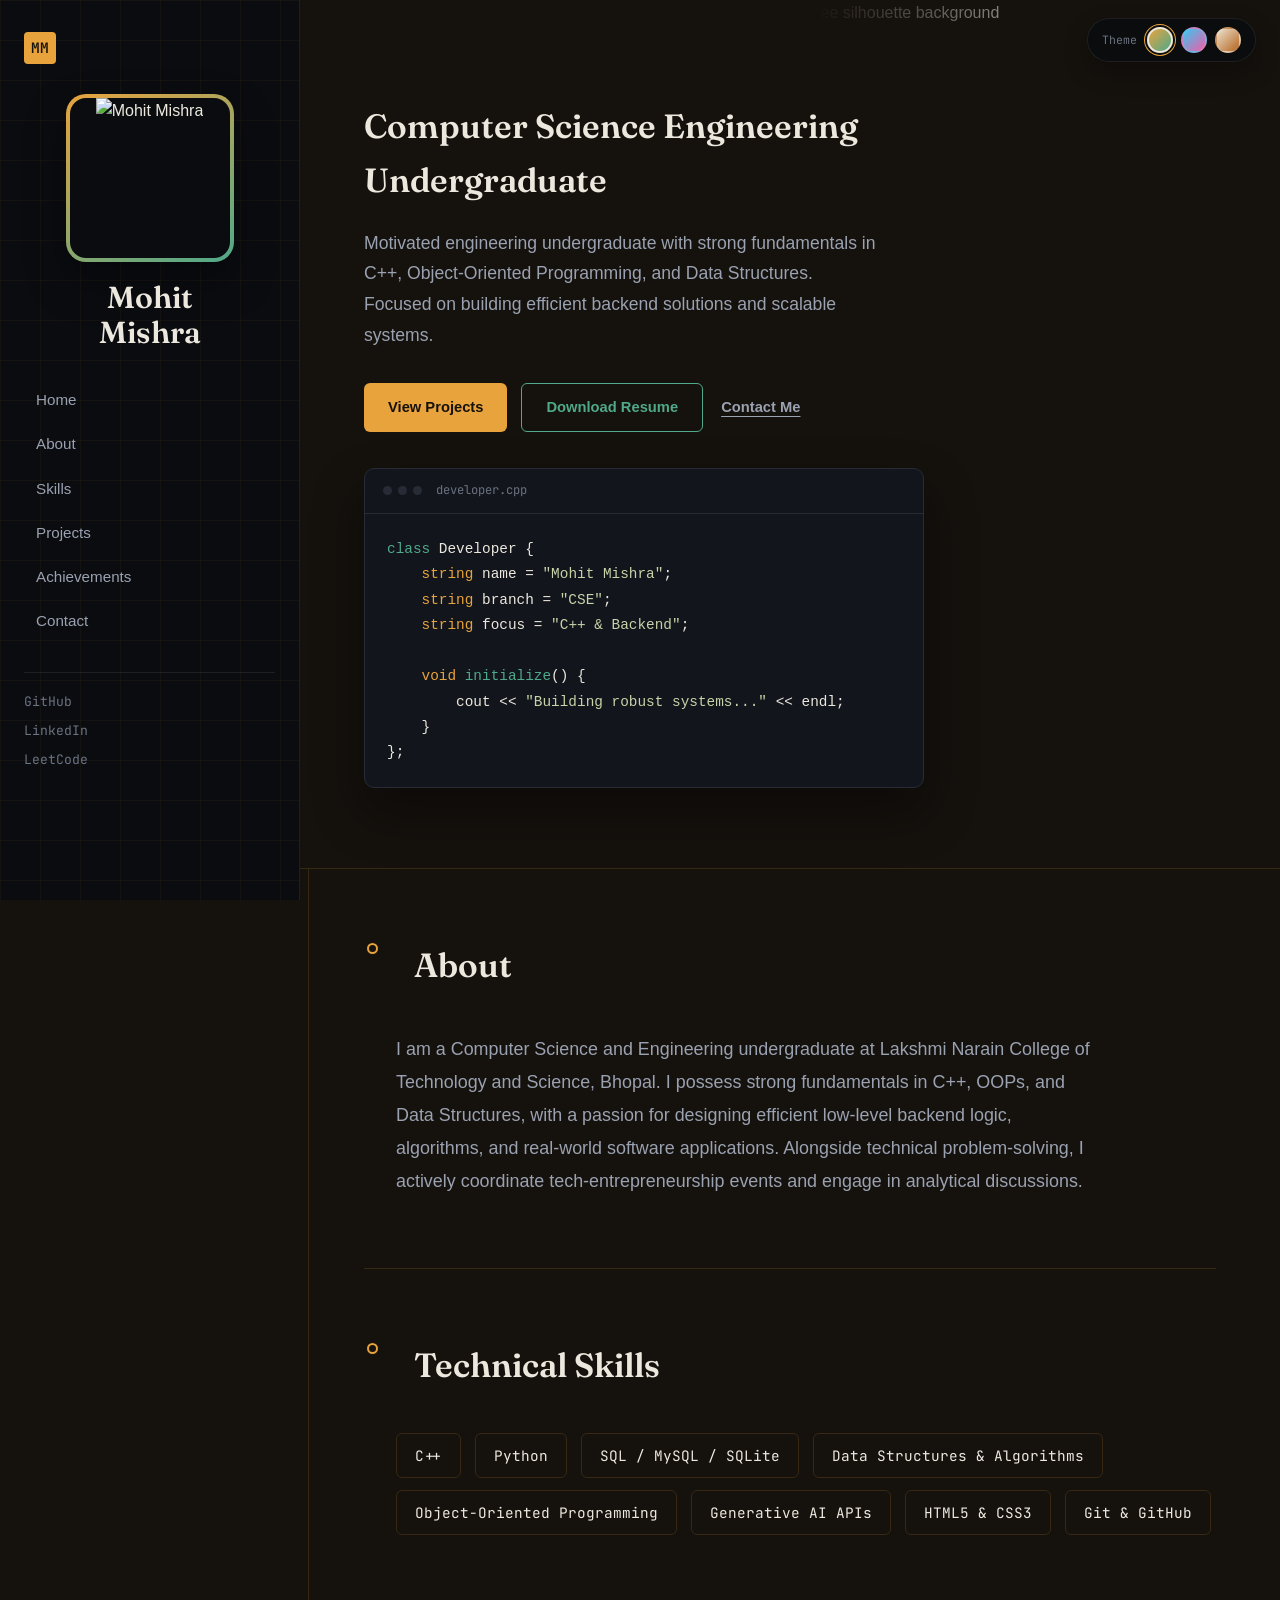
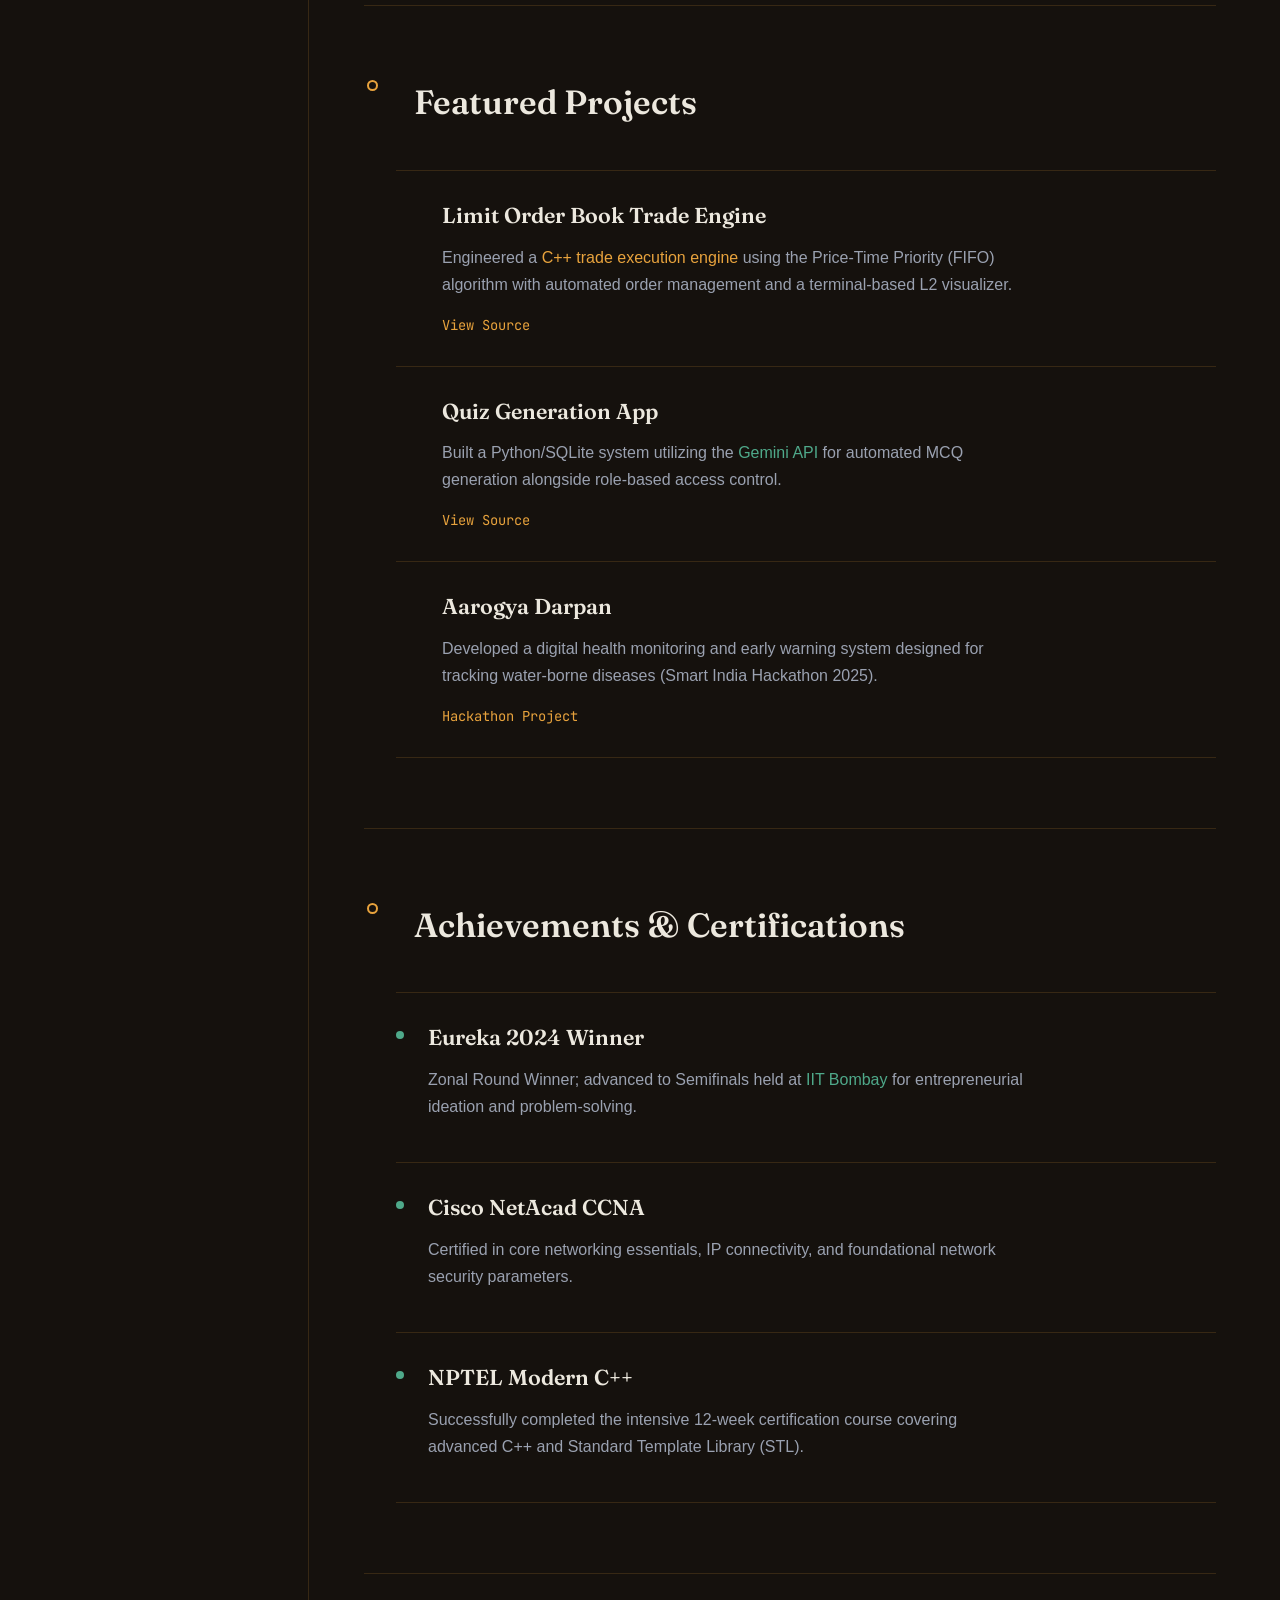
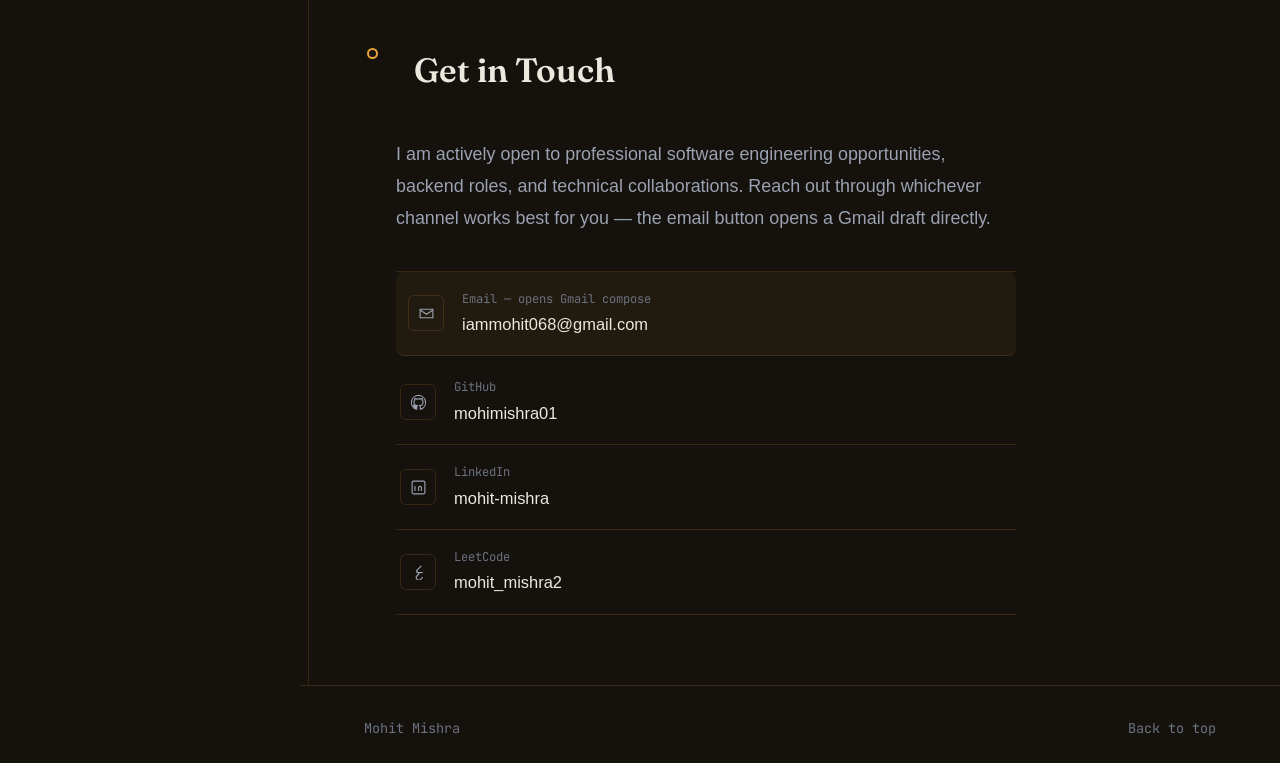
==== index.html @ 8f23cfd4 "Rename portfolio.html to index.html" ====
<!DOCTYPE html>
<html lang="en">
<head>
    <meta charset="UTF-8">
    <meta name="viewport" content="width=device-width, initial-scale=1.0">
    <title>Mohit Mishra | Portfolio</title>
    <link rel="preconnect" href="https://fonts.googleapis.com">
    <link rel="preconnect" href="https://fonts.gstatic.com" crossorigin>
    <link href="https://fonts.googleapis.com/css2?family=Fraunces:opsz,wght@9..144,400;9..144,500;9..144,600&family=JetBrains+Mono:wght@400;500;600&display=swap" rel="stylesheet">
    <link rel="stylesheet" href="style.css">
</head>
<body>

    <!-- CSS-only theme switcher (no JavaScript). These must stay siblings of .page. -->
    <input type="radio" name="theme" id="theme-amber" class="theme-input" checked>
    <input type="radio" name="theme" id="theme-cyan" class="theme-input">
    <input type="radio" name="theme" id="theme-paper" class="theme-input">

    <div class="page">

        <!-- Fixed identity sidebar -->
        <aside class="sidebar">
            <a href="#home" class="mark">MM</a>

            <div class="identity">
                <div class="avatar-ring">
                    <div class="profile-avatar">
                        <img src="WhatsApp Image 2026-09-10 at 6.05.19 PM.jpeg" alt="Mohit Mishra">
                    </div>
                </div>
                <h1 class="side-name">Mohit<br>Mishra</h1>
            </div>

            <nav class="side-nav">
                <a href="#home">Home</a>
                <a href="#about">About</a>
                <a href="#skills">Skills</a>
                <a href="#projects">Projects</a>
                <a href="#achievements">Achievements</a>
                <a href="#contact">Contact</a>
            </nav>

            <div class="side-socials">
                <a href="https://github.com/mohimishra01?tab=repositories" target="_blank">GitHub</a>
                <a href="https://www.linkedin.com/in/mohit-mishra-772b67284" target="_blank">LinkedIn</a>
                <a href="https://leetcode.com/u/mohit_mishra2/" target="_blank">LeetCode</a>
            </div>
        </aside>

        <!-- Theme switcher, fixed top-right -->
        <div class="theme-switcher">
            <span class="theme-label">Theme</span>
            <div class="swatches">
                <label for="theme-amber" class="swatch swatch-amber" title="Amber theme"><span class="sr-only">Amber theme</span></label>
                <label for="theme-cyan" class="swatch swatch-cyan" title="Cyan theme"><span class="sr-only">Cyan theme</span></label>
                <label for="theme-paper" class="swatch swatch-paper" title="Paper theme"><span class="sr-only">Paper theme</span></label>
            </div>
        </div>

        <!-- Scrolling content -->
        <main class="content">

            <header id="home" class="intro">
                <!-- Tree silhouette placeholder — replace the src below with your image URL -->
                <div class="intro-bg">
                    <img src="WhatsApp Image 2026-09-10 at 6.08.31 PM.jpeg" alt="Tree silhouette background">
                </div>

                <div class="intro-inner">
                    <h2 class="intro-role">Computer Science Engineering Undergraduate</h2>
                    <p class="intro-text">Motivated engineering undergraduate with strong fundamentals in C++, Object-Oriented Programming, and Data Structures. Focused on building efficient backend solutions and scalable systems.</p>

                    <div class="action-buttons">
                        <a href="#projects" class="btn-primary">View Projects</a>
                        <a href="resume.pdf" download="C:\Users\mohit\OneDrive\Desktop\web_dev\chapter 1\Resume_Mohit_mishra.pdf" class="btn-secondary">Download Resume</a>
                        <a href="#contact" class="btn-ghost">Contact Me</a>
                    </div>

                    <div class="code-window">
                        <div class="window-header">
                            <div class="window-dots">
                                <span class="dot"></span>
                                <span class="dot"></span>
                                <span class="dot"></span>
                            </div>
                            <span class="filename">developer.cpp</span>
                        </div>
                        <pre><code><span class="keyword">class</span> <span class="classname">Developer</span> {
    <span class="type">string</span> name = <span class="string">"Mohit Mishra"</span>;
    <span class="type">string</span> branch = <span class="string">"CSE"</span>;
    <span class="type">string</span> focus = <span class="string">"C++ &amp; Backend"</span>;

    <span class="type">void</span> <span class="function">initialize</span>() {
        cout &lt;&lt; <span class="string">"Building robust systems..."</span> &lt;&lt; endl;
    }
};</code></pre>
                    </div>
                </div>
            </header>

            <div class="spine">

                <!-- About Section -->
                <section id="about">
                    <span class="spine-dot"></span>
                    <div class="section-head">
                        <span class="sec-index"></span>
                        <h2 class="section-title">About</h2>
                    </div>
                    <p class="about-text">I am a Computer Science and Engineering undergraduate at Lakshmi Narain College of Technology and Science, Bhopal. I possess strong fundamentals in C++, OOPs, and Data Structures, with a passion for designing efficient low-level backend logic, algorithms, and real-world software applications. Alongside technical problem-solving, I actively coordinate tech-entrepreneurship events and engage in analytical discussions.</p>
                </section>

                <!-- Technical Skills Section -->
                <section id="skills">
                    <span class="spine-dot"></span>
                    <div class="section-head">
                        <span class="sec-index"></span>
                        <h2 class="section-title">Technical Skills</h2>
                    </div>
                    <div class="skills-wrapper">
                        <span class="skill-tag">C++</span>
                        <span class="skill-tag">Python</span>
                        <span class="skill-tag">SQL / MySQL / SQLite</span>
                        <span class="skill-tag">Data Structures &amp; Algorithms</span>
                        <span class="skill-tag">Object-Oriented Programming</span>
                        <span class="skill-tag">Generative AI APIs</span>
                        <span class="skill-tag">HTML5 &amp; CSS3</span>
                        <span class="skill-tag">Git &amp; GitHub</span>
                    </div>
                </section>

                <!-- Projects Section -->
                <section id="projects">
                    <span class="spine-dot"></span>
                    <div class="section-head">
                        <span class="sec-index"></span>
                        <h2 class="section-title">Featured Projects</h2>
                    </div>
                    <div class="ledger">
                        <div class="ledger-row">
                            <span class="ledger-num"></span>
                            <div class="ledger-body">
                                <h3>Limit Order Book Trade Engine</h3>
                                <p>Engineered a <span class="highlight-amber">C++ trade execution engine</span> using the Price-Time Priority (FIFO) algorithm with automated order management and a terminal-based L2 visualizer.</p>
                                <a href="https://github.com/mohimishra01?tab=repositories" target="_blank" class="btn-link">View Source</a>
                            </div>
                        </div>
                        <div class="ledger-row">
                            <span class="ledger-num"></span>
                            <div class="ledger-body">
                                <h3>Quiz Generation App</h3>
                                <p>Built a Python/SQLite system utilizing the <span class="highlight-teal">Gemini API</span> for automated MCQ generation alongside role-based access control.</p>
                                <a href="https://github.com/mohimishra01/Quiz-Application" target="_blank" class="btn-link">View Source</a>
                            </div>
                        </div>
                        <div class="ledger-row">
                            <span class="ledger-num"></span>
                            <div class="ledger-body">
                                <h3>Aarogya Darpan</h3>
                                <p>Developed a digital health monitoring and early warning system designed for tracking water-borne diseases (Smart India Hackathon 2025).</p>
                                <a href="#" class="btn-link">Hackathon Project</a>
                            </div>
                        </div>
                    </div>
                </section>

                <!-- Achievements Section -->
                <section id="achievements">
                    <span class="spine-dot"></span>
                    <div class="section-head">
                        <span class="sec-index"></span>
                        <h2 class="section-title">Achievements &amp; Certifications</h2>
                    </div>
                    <div class="ledger">
                        <div class="ledger-row">
                            <span class="ledger-mini"></span>
                            <div class="ledger-body">
                                <h3>Eureka 2024 Winner</h3>
                                <p>Zonal Round Winner; advanced to Semifinals held at <span class="highlight-teal">IIT Bombay</span> for entrepreneurial ideation and problem-solving.</p>
                            </div>
                        </div>
                        <div class="ledger-row">
                            <span class="ledger-mini"></span>
                            <div class="ledger-body">
                                <h3>Cisco NetAcad CCNA</h3>
                                <p>Certified in core networking essentials, IP connectivity, and foundational network security parameters.</p>
                            </div>
                        </div>
                        <div class="ledger-row">
                            <span class="ledger-mini"></span>
                            <div class="ledger-body">
                                <h3>NPTEL Modern C++</h3>
                                <p>Successfully completed the intensive 12-week certification course covering advanced C++ and Standard Template Library (STL).</p>
                            </div>
                        </div>
                    </div>
                </section>

                <!-- Contact Section -->
                <section id="contact">
                    <span class="spine-dot"></span>
                    <div class="section-head">
                        <span class="sec-index"></span>
                        <h2 class="section-title">Get in Touch</h2>
                    </div>

                    <p class="contact-intro">I am actively open to professional software engineering opportunities, backend roles, and technical collaborations. Reach out through whichever channel works best for you &mdash; the email button opens a Gmail draft directly.</p>

                    <div class="contact-methods">
                        <a href="https://mail.google.com/mail/?view=cm&fs=1&to=iammohit068@gmail.com&su=Portfolio%20Inquiry" target="_blank" rel="noopener" class="contact-row featured">
                            <span class="contact-icon" aria-hidden="true">
                                <svg viewBox="0 0 24 24" fill="none" stroke="currentColor" stroke-width="1.6"><path d="M3 6h18v12H3z"/><path d="m3 7 9 6 9-6"/></svg>
                            </span>
                            <span class="contact-text">
                                <span class="contact-label">Email &mdash; opens Gmail compose</span>
                                <span class="contact-value">iammohit068@gmail.com</span>
                            </span>
                        </a>
                        <a href="https://github.com/mohimishra01?tab=repositories" target="_blank" class="contact-row">
                            <span class="contact-icon" aria-hidden="true">
                                <svg viewBox="0 0 24 24" fill="none" stroke="currentColor" stroke-width="1.6"><path d="M12 2a10 10 0 0 0-3.16 19.49c.5.09.68-.22.68-.48v-1.7c-2.78.6-3.37-1.34-3.37-1.34-.46-1.16-1.11-1.47-1.11-1.47-.91-.62.07-.6.07-.6 1 .07 1.53 1.03 1.53 1.03.89 1.53 2.34 1.09 2.91.83.09-.65.35-1.09.63-1.34-2.22-.25-4.56-1.11-4.56-4.94 0-1.09.39-1.98 1.03-2.68-.1-.25-.45-1.27.1-2.65 0 0 .84-.27 2.75 1.02a9.6 9.6 0 0 1 5 0c1.91-1.29 2.75-1.02 2.75-1.02.55 1.38.2 2.4.1 2.65.64.7 1.03 1.59 1.03 2.68 0 3.84-2.34 4.68-4.57 4.93.36.31.68.92.68 1.85v2.74c0 .27.18.58.69.48A10 10 0 0 0 12 2Z"/></svg>
                            </span>
                            <span class="contact-text">
                                <span class="contact-label">GitHub</span>
                                <span class="contact-value">mohimishra01</span>
                            </span>
                        </a>
                        <a href="https://www.linkedin.com/in/mohit-mishra-772b67284" target="_blank" class="contact-row">
                            <span class="contact-icon" aria-hidden="true">
                                <svg viewBox="0 0 24 24" fill="none" stroke="currentColor" stroke-width="1.6"><rect x="3" y="3" width="18" height="18" rx="2"/><path d="M7 10v7M7 7v.01M12 17v-4.5a2 2 0 0 1 4 0V17M12 12.5V17"/></svg>
                            </span>
                            <span class="contact-text">
                                <span class="contact-label">LinkedIn</span>
                                <span class="contact-value">mohit-mishra</span>
                            </span>
                        </a>
                        <a href="https://leetcode.com/u/mohit_mishra2/" target="_blank" class="contact-row">
                            <span class="contact-icon" aria-hidden="true">
                                <svg viewBox="0 0 24 24" fill="none" stroke="currentColor" stroke-width="1.6"><path d="m16 4-7 7 4 4M13 15l-3 3a3.5 3.5 0 0 0 5 5l3-3"/><path d="M9 13.5h9"/></svg>
                            </span>
                            <span class="contact-text">
                                <span class="contact-label">LeetCode</span>
                                <span class="contact-value">mohit_mishra2</span>
                            </span>
                        </a>
                    </div>
                </section>

            </div>

            <footer>
                <span>Mohit Mishra</span>
                <a href="#home">Back to top</a>
            </footer>

        </main>
    </div>

</body>
</html>
---- style.css ----
/* ---------------------------------------------------------
   Base reset & fonts
--------------------------------------------------------- */
* { margin: 0; padding: 0; box-sizing: border-box; }
html { scroll-behavior: smooth; }

@media (prefers-reduced-motion: reduce) {
    html { scroll-behavior: auto; }
    * { transition: none !important; animation: none !important; }
}

body {
    font-family: 'Segoe UI', -apple-system, BlinkMacSystemFont, sans-serif;
    line-height: 1.6;
    overflow-x: hidden;
}

.sr-only {
    position: absolute; width: 1px; height: 1px;
    padding: 0; margin: -1px; overflow: hidden;
    clip: rect(0,0,0,0); white-space: nowrap; border: 0;
}

/* ---------------------------------------------------------
   Theme inputs (visually hidden, keyboard accessible)
--------------------------------------------------------- */
.theme-input {
    position: absolute;
    width: 1px; height: 1px;
    opacity: 0;
    pointer-events: none;
}

/* ---------------------------------------------------------
   Theme tokens — default (Amber)
--------------------------------------------------------- */
.page {
    --bg-sidebar: #0a0c10;
    --bg-content: #15110d;
    --text: #ece8de;
    --text-dim: #9aa1b0;
    --text-faint: #6b7280;
    --accent: #e8a33d;
    --accent2: #4fa98a;
    --on-accent: #16110a;
    --border: rgba(255, 255, 255, 0.08);
    --border-content: rgba(232, 163, 61, 0.16);
    --code-bg: #12151c;
    --code-border: #262b36;
    --grid-line: rgba(232, 163, 61, 0.05);
    --string-color: #c7d3a8;

    display: flex;
    min-height: 100vh;
    background: var(--bg-content);
    color: var(--text);
    transition: background 0.3s, color 0.3s;
}

/* Cyan theme */
#theme-cyan:checked ~ .page {
    --bg-sidebar: #070a12;
    --bg-content: #0d1220;
    --text: #eef3f8;
    --text-dim: #9fb0c4;
    --text-faint: #64738a;
    --accent: #35c9f1;
    --accent2: #ef5da8;
    --on-accent: #061018;
    --border: rgba(255, 255, 255, 0.08);
    --border-content: rgba(53, 201, 241, 0.18);
    --code-bg: #0f1522;
    --code-border: #232c3d;
    --grid-line: rgba(53, 201, 241, 0.06);
    --string-color: #a9e0c9;
}

/* Paper (light) theme */
#theme-paper:checked ~ .page {
    --bg-sidebar: #ece3cf;
    --bg-content: #f8f3e7;
    --text: #221c14;
    --text-dim: #5c5344;
    --text-faint: #8b8171;
    --accent: #b5641f;
    --accent2: #2f7a64;
    --on-accent: #fbf6ec;
    --border: rgba(0, 0, 0, 0.1);
    --border-content: rgba(181, 100, 31, 0.22);
    --code-bg: #efe6d2;
    --code-border: rgba(0, 0, 0, 0.14);
    --grid-line: rgba(0, 0, 0, 0.04);
    --string-color: #3f6b52;
}

::selection { background: color-mix(in srgb, var(--accent) 25%, transparent); color: var(--accent); }
::-webkit-scrollbar { width: 8px; }
::-webkit-scrollbar-track { background: var(--bg-content); }
::-webkit-scrollbar-thumb { background: var(--code-border); border-radius: 4px; }
::-webkit-scrollbar-thumb:hover { background: var(--accent); }

a { color: inherit; }
a:focus-visible, label:focus-within, .theme-input:focus-visible + * { outline: 2px solid var(--accent); outline-offset: 3px; }

.highlight-amber, .highlight-blue { color: var(--accent); }
.highlight-teal, .highlight-green { color: var(--accent2); }

/* ---------------------------------------------------------
   Sidebar
--------------------------------------------------------- */
.sidebar {
    width: 300px;
    flex-shrink: 0;
    position: sticky;
    top: 0;
    height: 100vh;
    background-color: var(--bg-sidebar);
    background-image:
        linear-gradient(var(--grid-line) 1px, transparent 1px),
        linear-gradient(90deg, var(--grid-line) 1px, transparent 1px);
    background-size: 40px 40px;
    border-right: 1px solid var(--border);
    display: flex;
    flex-direction: column;
    align-items: center;
    padding: 32px 24px;
    gap: 30px;
    overflow-y: auto;
    transition: background-color 0.3s, border-color 0.3s;
}

.mark {
    align-self: flex-start;
    font-family: 'JetBrains Mono', monospace;
    font-weight: 600;
    font-size: 0.9rem;
    color: var(--on-accent);
    background: var(--accent);
    text-decoration: none;
    width: 32px;
    height: 32px;
    display: flex;
    align-items: center;
    justify-content: center;
    border-radius: 4px;
}

.identity { display: flex; flex-direction: column; align-items: center; text-align: center; gap: 18px; }

.avatar-ring {
    width: 168px;
    height: 168px;
    border-radius: 20px;
    padding: 4px;
    background: linear-gradient(150deg, var(--accent), var(--accent2));
    box-shadow: 0 20px 40px rgba(0, 0, 0, 0.35);
}
.profile-avatar {
    width: 100%;
    height: 100%;
    border-radius: 16px;
    overflow: hidden;
    background: var(--bg-sidebar);
}
.profile-avatar img { width: 100%; height: 100%; object-fit: cover; object-position: center 20%; }

.side-name {
    font-family: 'Fraunces', Georgia, serif;
    font-size: 1.9rem;
    font-weight: 600;
    line-height: 1.15;
    color: var(--text);
}

.side-nav { display: flex; flex-direction: column; gap: 4px; width: 100%; }
.side-nav a {
    font-size: 0.95rem;
    font-weight: 500;
    color: var(--text-dim);
    text-decoration: none;
    padding: 8px 10px;
    border-radius: 6px;
    border-left: 2px solid transparent;
    transition: color 0.2s, border-color 0.2s, background 0.2s;
}
.side-nav a:hover {
    color: var(--text);
    border-left-color: var(--accent);
    background: color-mix(in srgb, var(--accent) 8%, transparent);
}

.side-socials {
    display: flex;
    flex-direction: column;
    gap: 8px;
    width: 100%;
    padding-top: 18px;
    border-top: 1px solid var(--border);
}
.side-socials a {
    font-family: 'JetBrains Mono', monospace;
    font-size: 0.82rem;
    color: var(--text-faint);
    text-decoration: none;
    transition: color 0.2s;
}
.side-socials a:hover { color: var(--accent); }

.theme-switcher {
    position: fixed;
    top: 18px;
    right: 24px;
    z-index: 50;
    display: flex;
    align-items: center;
    gap: 10px;
    padding: 8px 14px;
    background: color-mix(in srgb, var(--bg-sidebar) 85%, transparent);
    border: 1px solid var(--border);
    border-radius: 999px;
    backdrop-filter: blur(8px);
    box-shadow: 0 10px 24px rgba(0, 0, 0, 0.25);
}
.theme-label {
    font-family: 'JetBrains Mono', monospace;
    font-size: 0.72rem;
    color: var(--text-faint);
}
.swatches { display: flex; gap: 8px; }
.swatch {
    width: 26px;
    height: 26px;
    border-radius: 50%;
    cursor: pointer;
    border: 2px solid var(--border);
    display: inline-block;
    transition: transform 0.15s, border-color 0.15s;
}
.swatch:hover { transform: translateY(-2px); }
.swatch-amber { background: linear-gradient(135deg, #e8a33d, #4fa98a); }
.swatch-cyan { background: linear-gradient(135deg, #35c9f1, #ef5da8); }
.swatch-paper { background: linear-gradient(135deg, #ece3cf, #b5641f); }

body:has(#theme-amber:checked) .swatch-amber,
body:has(#theme-cyan:checked) .swatch-cyan,
body:has(#theme-paper:checked) .swatch-paper {
    border-color: var(--text);
    box-shadow: 0 0 0 2px var(--bg-sidebar), 0 0 0 3px var(--accent);
}

/* ---------------------------------------------------------
   Main content
--------------------------------------------------------- */
.content {
    flex: 1;
    min-width: 0;
    background-color: var(--bg-content);
    transition: background-color 0.3s;
}

.intro {
    position: relative;
    padding: 100px 64px 80px;
    min-height: 620px;
    overflow: hidden;
    border-bottom: 1px solid var(--border-content);
}

.intro-bg {
    position: absolute;
    top: 0; right: 0;
    width: 50%;
    height: 100%;
    z-index: 0;
    -webkit-mask-image: linear-gradient(to left, rgba(0,0,0,0.95) 35%, rgba(0,0,0,0) 95%);
    mask-image: linear-gradient(to left, rgba(0,0,0,0.95) 35%, rgba(0,0,0,0) 95%);
    pointer-events: none;
}
.intro-bg img {
    width: 100%; height: 100%;
    object-fit: cover;
    filter: grayscale(0.15) contrast(1.05) brightness(0.95);
    opacity: 0.9;
}

.intro-inner { position: relative; z-index: 1; max-width: 680px; }

.intro-role {
    font-family: 'Fraunces', Georgia, serif;
    font-size: 2.1rem;
    font-weight: 600;
    color: var(--text);
    margin-bottom: 20px;
    max-width: 560px;
}

.intro-text {
    font-size: 1.1rem;
    color: var(--text-dim);
    line-height: 1.75;
    margin-bottom: 32px;
    max-width: 520px;
}

.action-buttons { display: flex; flex-wrap: wrap; gap: 14px; margin-bottom: 36px; }
.btn-primary, .btn-secondary, .btn-ghost {
    padding: 12px 24px;
    font-weight: 600;
    font-size: 0.92rem;
    border-radius: 6px;
    text-decoration: none;
    transition: 0.2s;
    display: inline-flex;
    align-items: center;
    font-family: 'Segoe UI', sans-serif;
}
.btn-primary { background: var(--accent); color: var(--on-accent); }
.btn-primary:hover { transform: translateY(-2px); filter: brightness(1.08); }
.btn-secondary { border: 1px solid var(--accent2); color: var(--accent2); }
.btn-secondary:hover { background: var(--accent2); color: var(--on-accent); transform: translateY(-2px); }
.btn-ghost { color: var(--text-dim); text-decoration: underline; text-underline-offset: 4px; padding: 12px 4px; }
.btn-ghost:hover { color: var(--accent); }

/* Code window */
.code-window {
    background: var(--code-bg);
    border: 1px solid var(--code-border);
    border-radius: 10px;
    overflow: hidden;
    max-width: 560px;
    box-shadow: 0 24px 50px rgba(0, 0, 0, 0.4);
}
.window-header {
    display: flex;
    align-items: center;
    gap: 14px;
    padding: 12px 18px;
    border-bottom: 1px solid var(--code-border);
}
.window-dots { display: flex; gap: 6px; }
.dot { width: 9px; height: 9px; border-radius: 50%; background: var(--code-border); }
.filename { font-family: 'JetBrains Mono', monospace; font-size: 0.76rem; color: var(--text-faint); }

.code-window pre { padding: 22px; font-family: 'JetBrains Mono', monospace; font-size: 0.9rem; line-height: 1.7; overflow-x: auto; }
.keyword { color: var(--accent2); }
.classname { color: var(--text); }
.type { color: var(--accent); }
.string { color: var(--string-color); }
.function { color: var(--accent2); }

/* ---------------------------------------------------------
   Spine (sections)
--------------------------------------------------------- */
.spine { position: relative; padding: 0 64px; }
.spine::before {
    content: "";
    position: absolute;
    left: 8px;
    top: 0;
    bottom: 0;
    width: 1px;
    background: var(--border-content);
}

section { position: relative; padding: 70px 0 70px 32px; border-bottom: 1px solid var(--border-content); }
section:last-child { border-bottom: none; }

.spine-dot {
    position: absolute;
    left: 3px;
    top: 74px;
    width: 11px;
    height: 11px;
    border-radius: 50%;
    background: var(--bg-content);
    border: 2px solid var(--accent);
}

.section-head { display: flex; align-items: baseline; gap: 18px; margin-bottom: 40px; }
.sec-index { font-family: 'JetBrains Mono', monospace; font-size: 0.9rem; color: var(--text-faint); }
.section-title { font-family: 'Fraunces', Georgia, serif; font-size: 2.1rem; font-weight: 600; color: var(--text); }

/* About */
.about-text { max-width: 700px; font-size: 1.12rem; color: var(--text-dim); line-height: 1.85; }

/* Skills */
.skills-wrapper { display: flex; flex-wrap: wrap; gap: 12px 14px; }
.skill-tag {
    font-family: 'JetBrains Mono', monospace;
    font-size: 0.9rem;
    color: var(--text);
    padding: 10px 18px;
    border: 1px solid var(--border-content);
    border-radius: 6px;
    transition: border-color 0.2s, color 0.2s;
}
.skill-tag:hover { border-color: var(--accent); color: var(--accent); }

/* Ledger rows (projects / achievements) */
.ledger { max-width: 820px; border-top: 1px solid var(--border-content); }
.ledger-row {
    display: flex;
    gap: 24px;
    padding: 28px 0;
    border-bottom: 1px solid var(--border-content);
    transition: background 0.2s;
}
.ledger-row:hover { background: color-mix(in srgb, var(--accent) 4%, transparent); }
.ledger-num { font-family: 'JetBrains Mono', monospace; font-size: 0.88rem; color: var(--text-faint); width: 22px; flex-shrink: 0; padding-top: 4px; }
.ledger-mini { width: 8px; height: 8px; border-radius: 50%; background: var(--accent2); margin-top: 10px; flex-shrink: 0; }
.ledger-body h3 { font-family: 'Fraunces', Georgia, serif; font-size: 1.35rem; font-weight: 600; color: var(--text); margin-bottom: 10px; }
.ledger-body p { color: var(--text-dim); font-size: 1rem; line-height: 1.7; max-width: 600px; margin-bottom: 14px; }
.btn-link { font-family: 'JetBrains Mono', monospace; font-size: 0.86rem; color: var(--accent); text-decoration: none; border-bottom: 1px solid transparent; transition: border-color 0.2s; }
.btn-link:hover { border-color: var(--accent); }

/* Contact */
.contact-intro { max-width: 620px; font-size: 1.12rem; color: var(--text-dim); line-height: 1.8; margin-bottom: 36px; }
.contact-methods { display: flex; flex-direction: column; max-width: 620px; border-top: 1px solid var(--border-content); }
.contact-row {
    display: flex;
    align-items: center;
    gap: 18px;
    padding: 18px 4px;
    border-bottom: 1px solid var(--border-content);
    text-decoration: none;
    transition: padding-left 0.2s, border-color 0.2s;
}
.contact-row:hover { padding-left: 12px; border-color: var(--accent); }
.contact-row.featured { background: color-mix(in srgb, var(--accent) 6%, transparent); border-radius: 8px; padding-left: 12px; margin-bottom: 4px; }
.contact-icon {
    width: 36px; height: 36px;
    border-radius: 6px;
    border: 1px solid var(--border-content);
    display: flex; align-items: center; justify-content: center;
    color: var(--text-dim);
    flex-shrink: 0;
    transition: color 0.2s, border-color 0.2s;
}
.contact-icon svg { width: 17px; height: 17px; }
.contact-row:hover .contact-icon { color: var(--accent); border-color: var(--accent); }
.contact-text { display: flex; flex-direction: column; gap: 2px; }
.contact-label { font-family: 'JetBrains Mono', monospace; font-size: 0.76rem; color: var(--text-faint); }
.contact-value { font-size: 1.03rem; color: var(--text); font-weight: 500; }

/* Footer */
footer {
    display: flex; justify-content: space-between;
    padding: 32px 64px;
    font-family: 'JetBrains Mono', monospace;
    font-size: 0.85rem;
    color: var(--text-faint);
    border-top: 1px solid var(--border-content);
}
footer a { text-decoration: none; color: var(--text-faint); transition: color 0.2s; }
footer a:hover { color: var(--accent); }

/* ---------------------------------------------------------
   Responsive
--------------------------------------------------------- */
@media (max-width: 980px) {
    .page { flex-direction: column; }
    .sidebar { width: 100%; height: auto; position: relative; flex-direction: row; flex-wrap: wrap; padding: 20px; gap: 20px; }
    .identity { flex-direction: row; text-align: left; gap: 16px; }
    .avatar-ring { width: 88px; height: 88px; border-radius: 14px; }
    .profile-avatar { border-radius: 10px; }
    .side-name { font-size: 1.3rem; }
    .side-nav { flex-direction: row; flex-wrap: wrap; }
    .side-socials { flex-direction: row; gap: 18px; border-top: none; padding-top: 0; }
    .theme-switcher { top: 12px; right: 12px; padding: 6px 10px; }
    .theme-label { display: none; }
    .intro, .spine { padding-left: 24px; padding-right: 24px; }
    .intro-bg { width: 100%; opacity: 0.6; }
    footer { padding: 28px 24px; }
}

@media (max-width: 640px) {
    .intro { padding-top: 40px; }
    .intro-role { font-size: 1.6rem; }
    .section-title { font-size: 1.6rem; }
    section { padding-left: 20px; }
    .spine::before { left: -4px; }
    .spine-dot { left: -9px; }
}
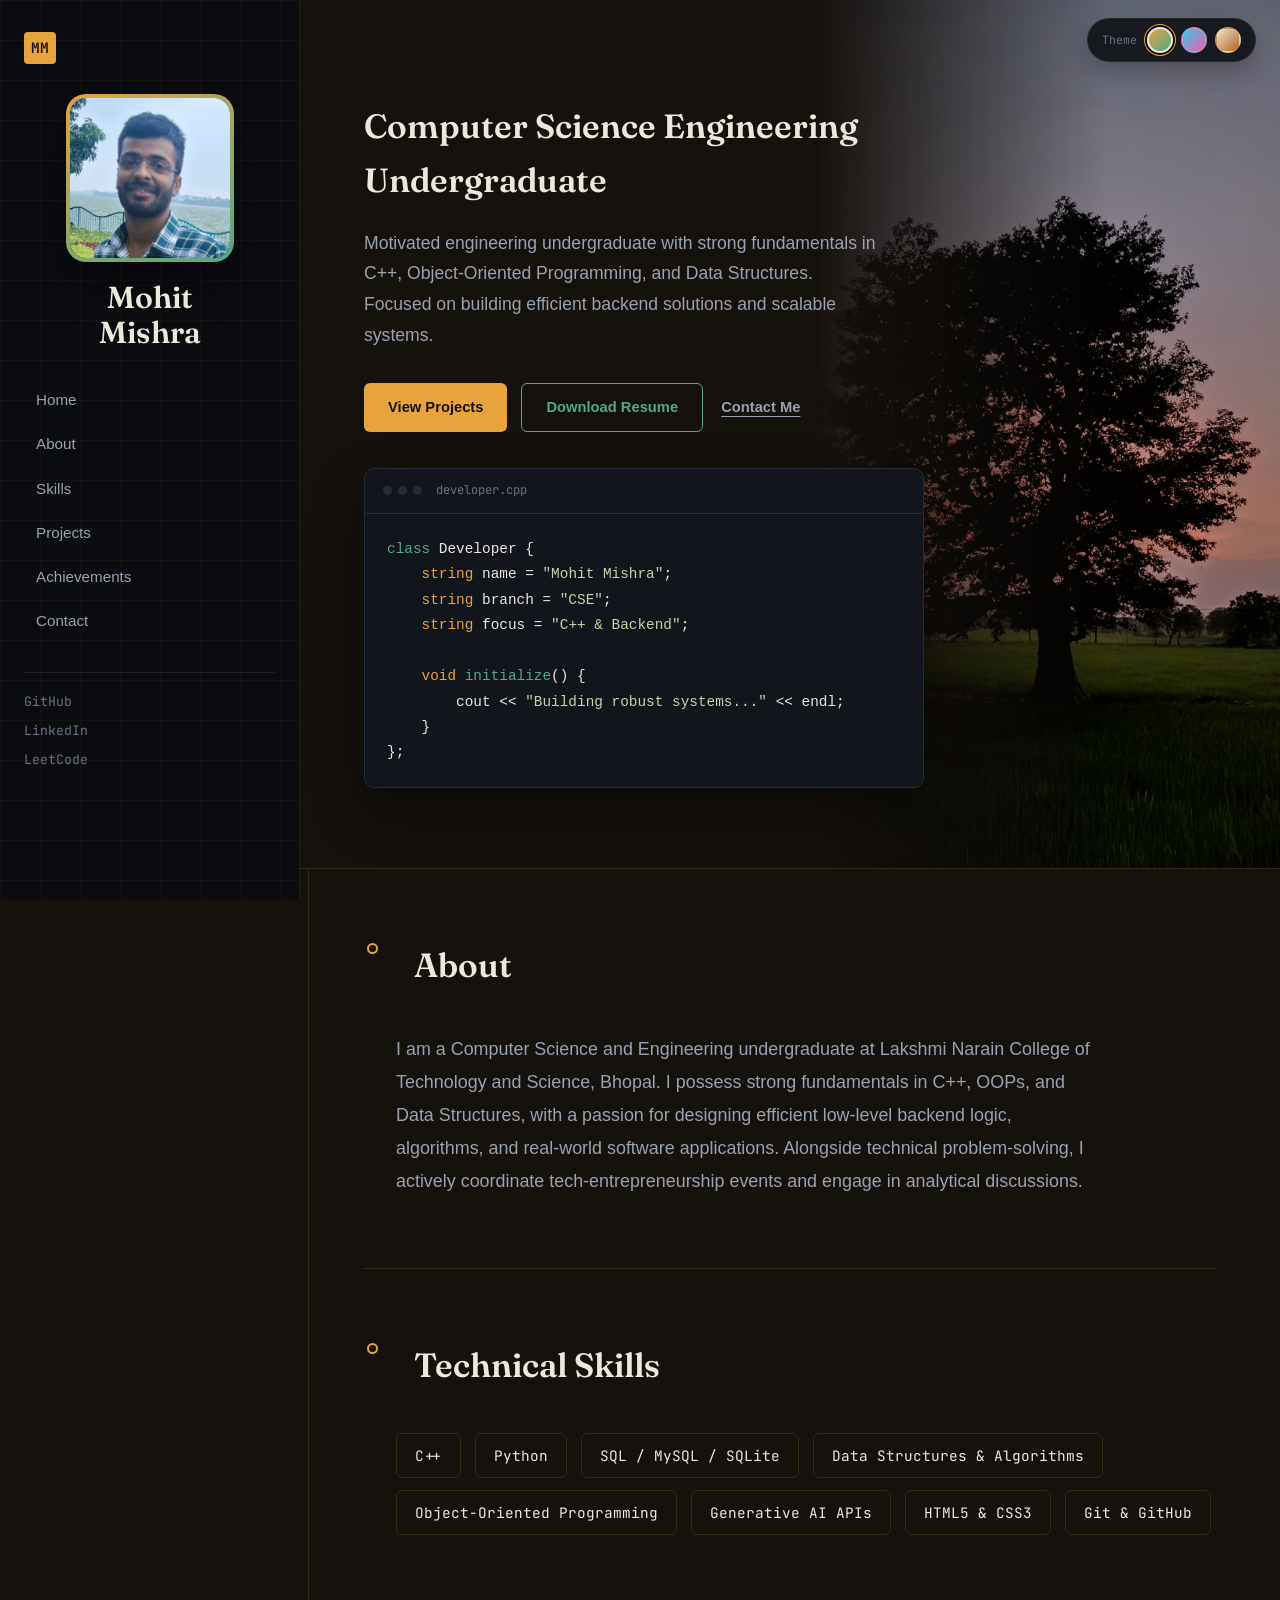
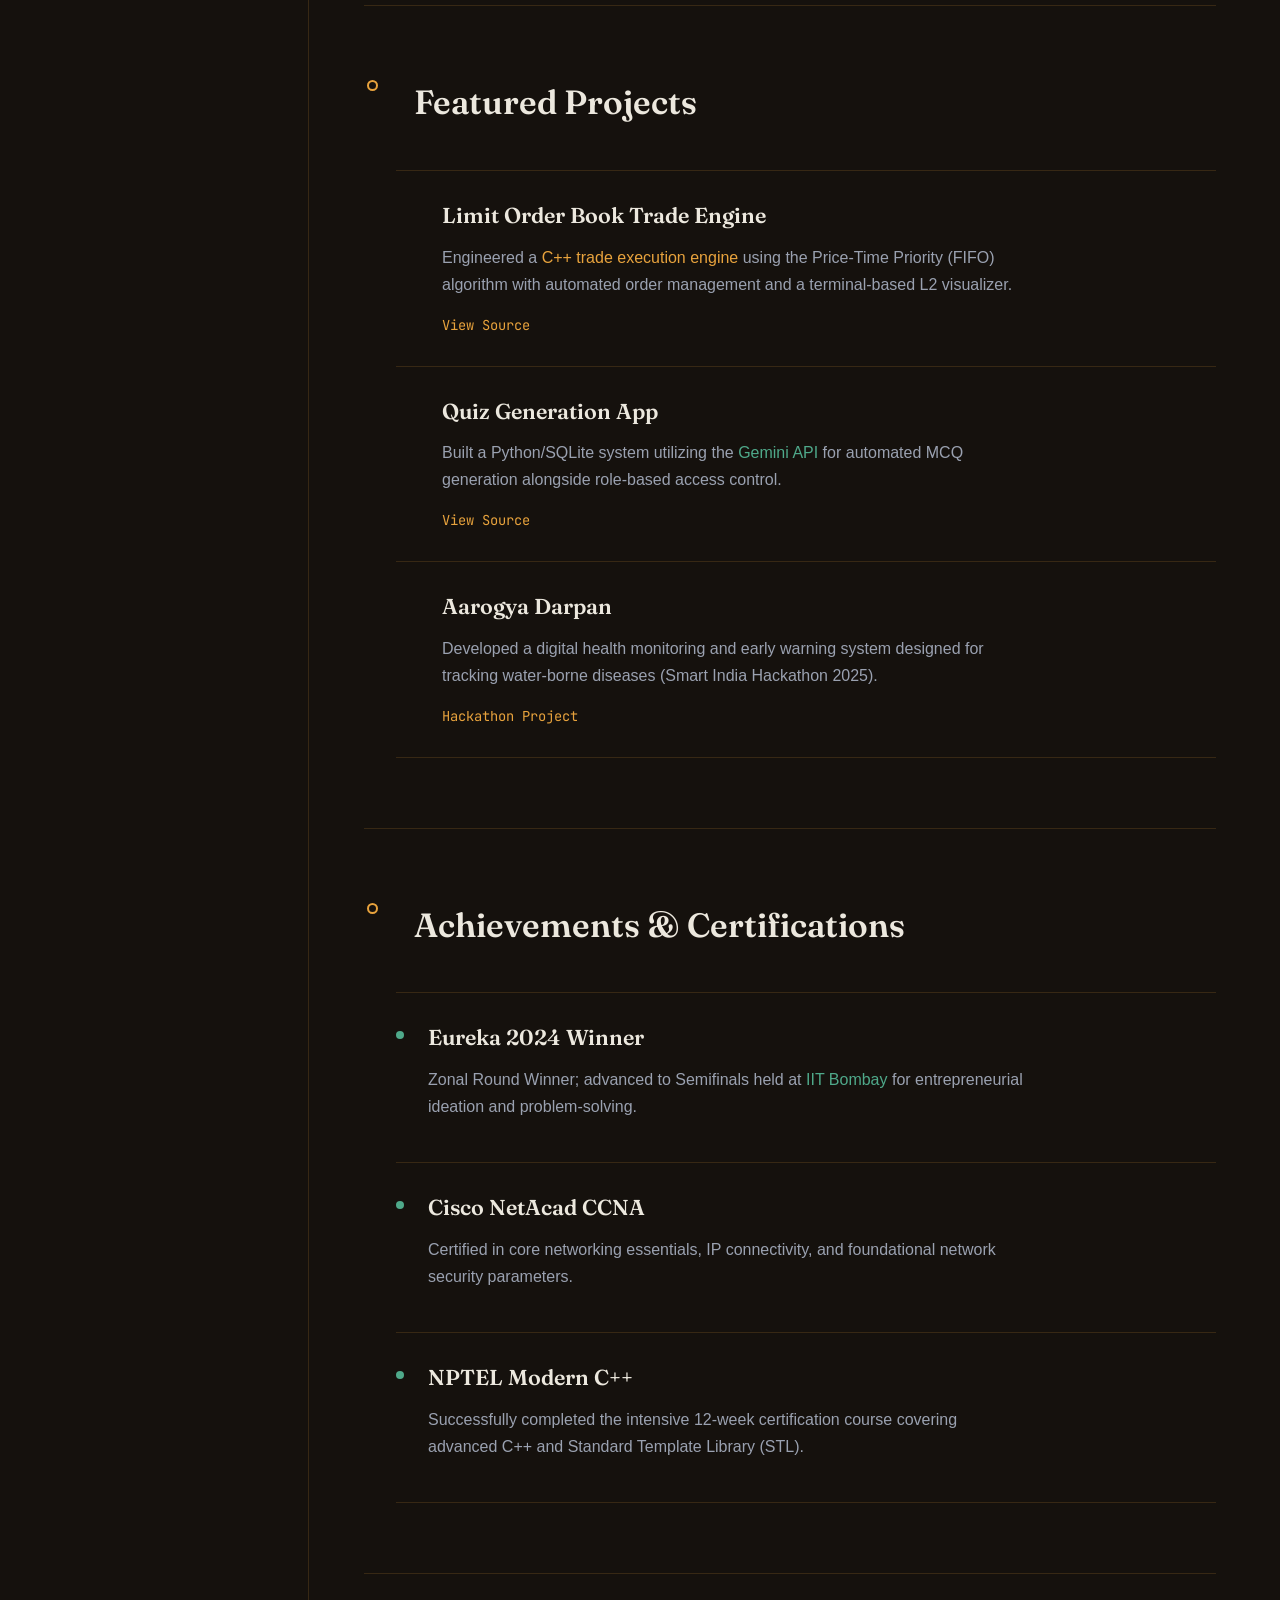
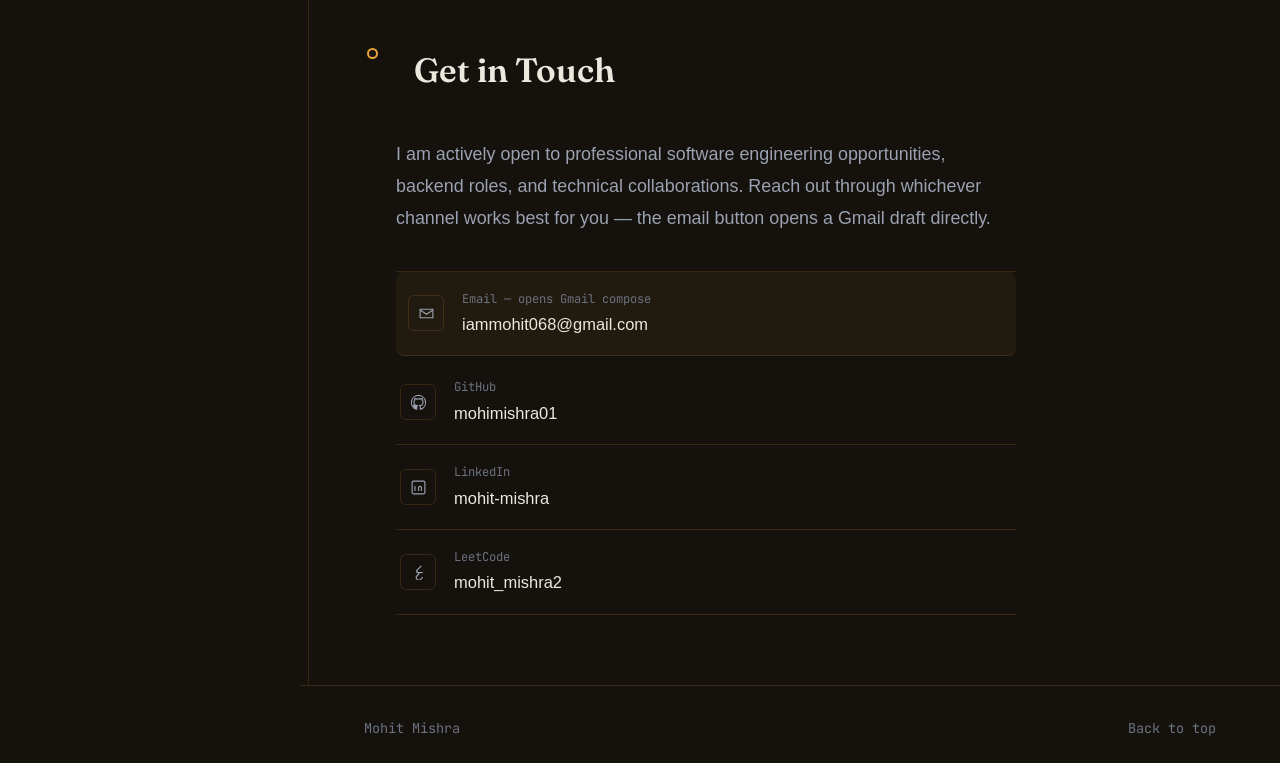
==== commit 119f3ba4: "Update index.html" ====
--- a/index.html
+++ b/index.html
@@ -72,7 +72,7 @@
 
                     <div class="action-buttons">
                         <a href="#projects" class="btn-primary">View Projects</a>
-                        <a href="resume.pdf" download="C:\Users\mohit\OneDrive\Desktop\web_dev\chapter 1\Resume_Mohit_mishra.pdf" class="btn-secondary">Download Resume</a>
+                        <a href="Resume_Mohit_mishra.pdf" download="C:\Users\mohit\OneDrive\Desktop\web_dev\chapter 1\Resume_Mohit_mishra.pdf" class="btn-secondary">Download Resume</a>
                         <a href="#contact" class="btn-ghost">Contact Me</a>
                     </div>
 
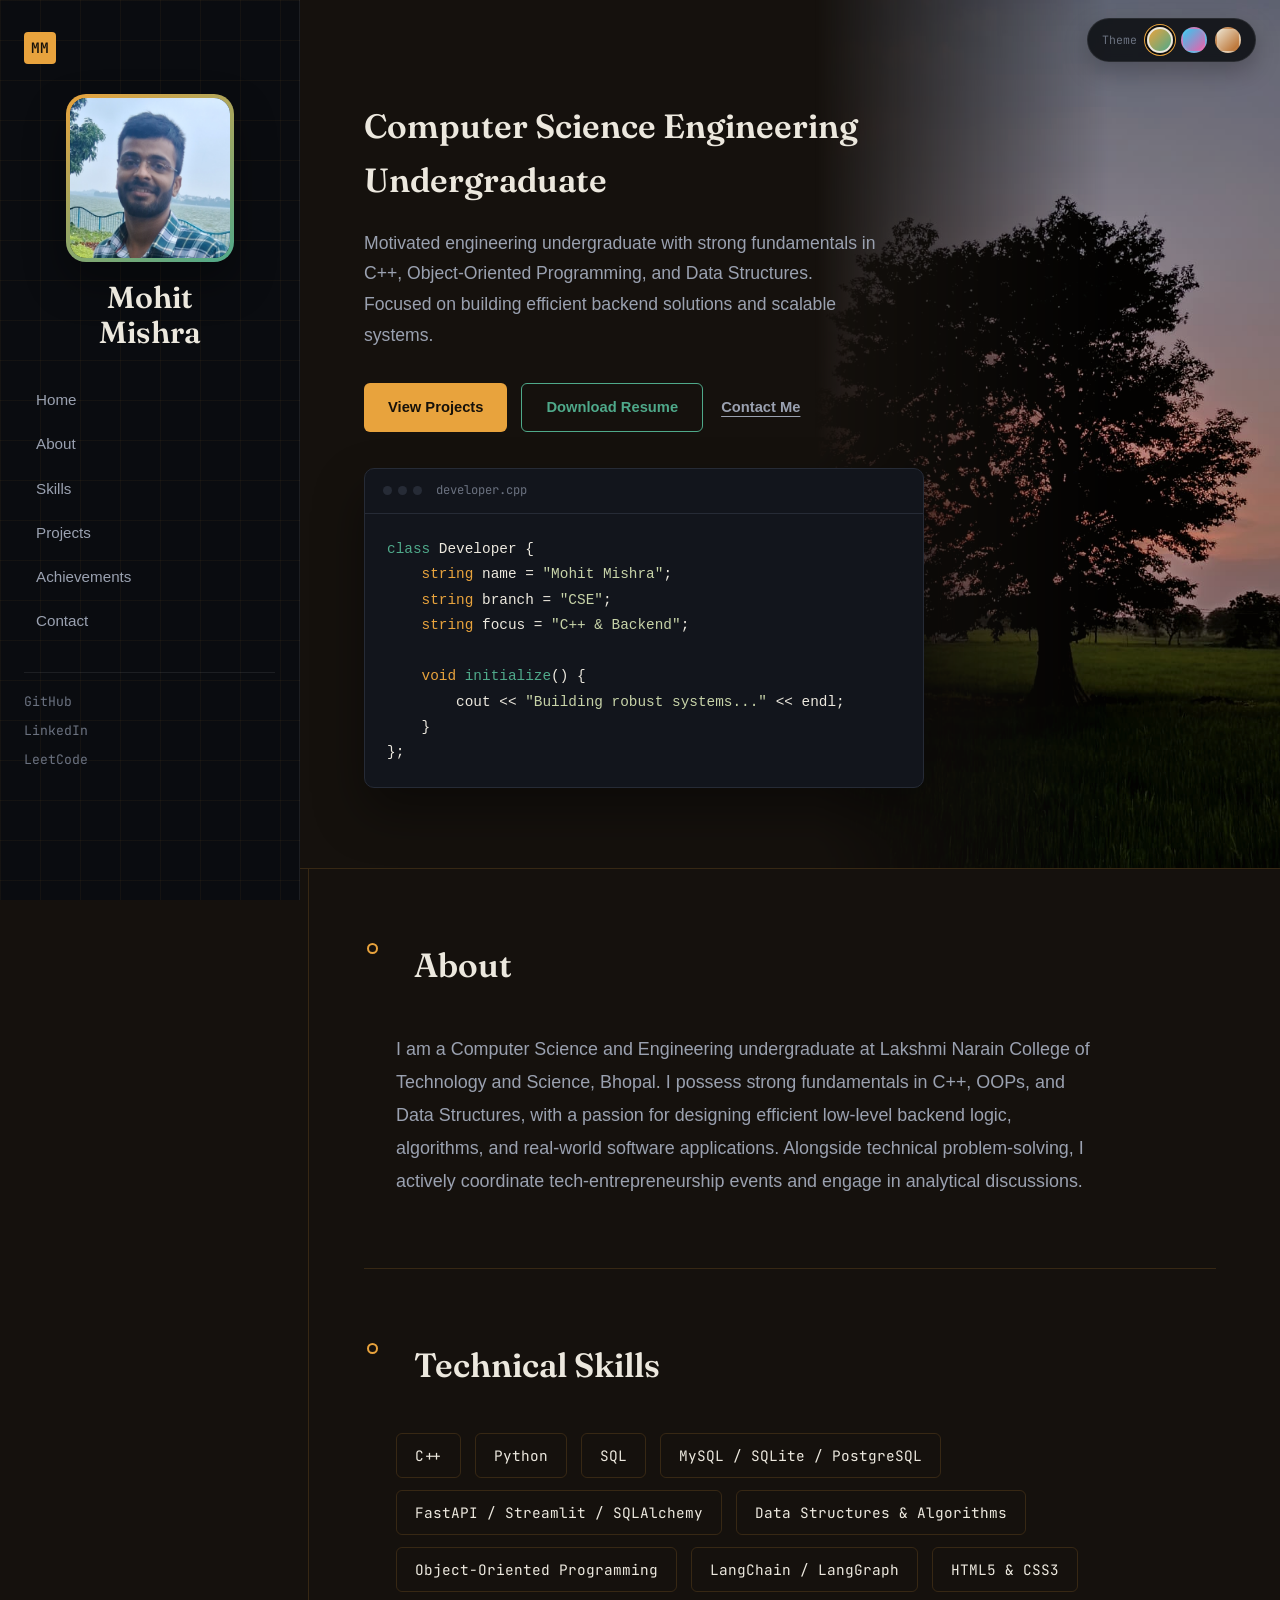
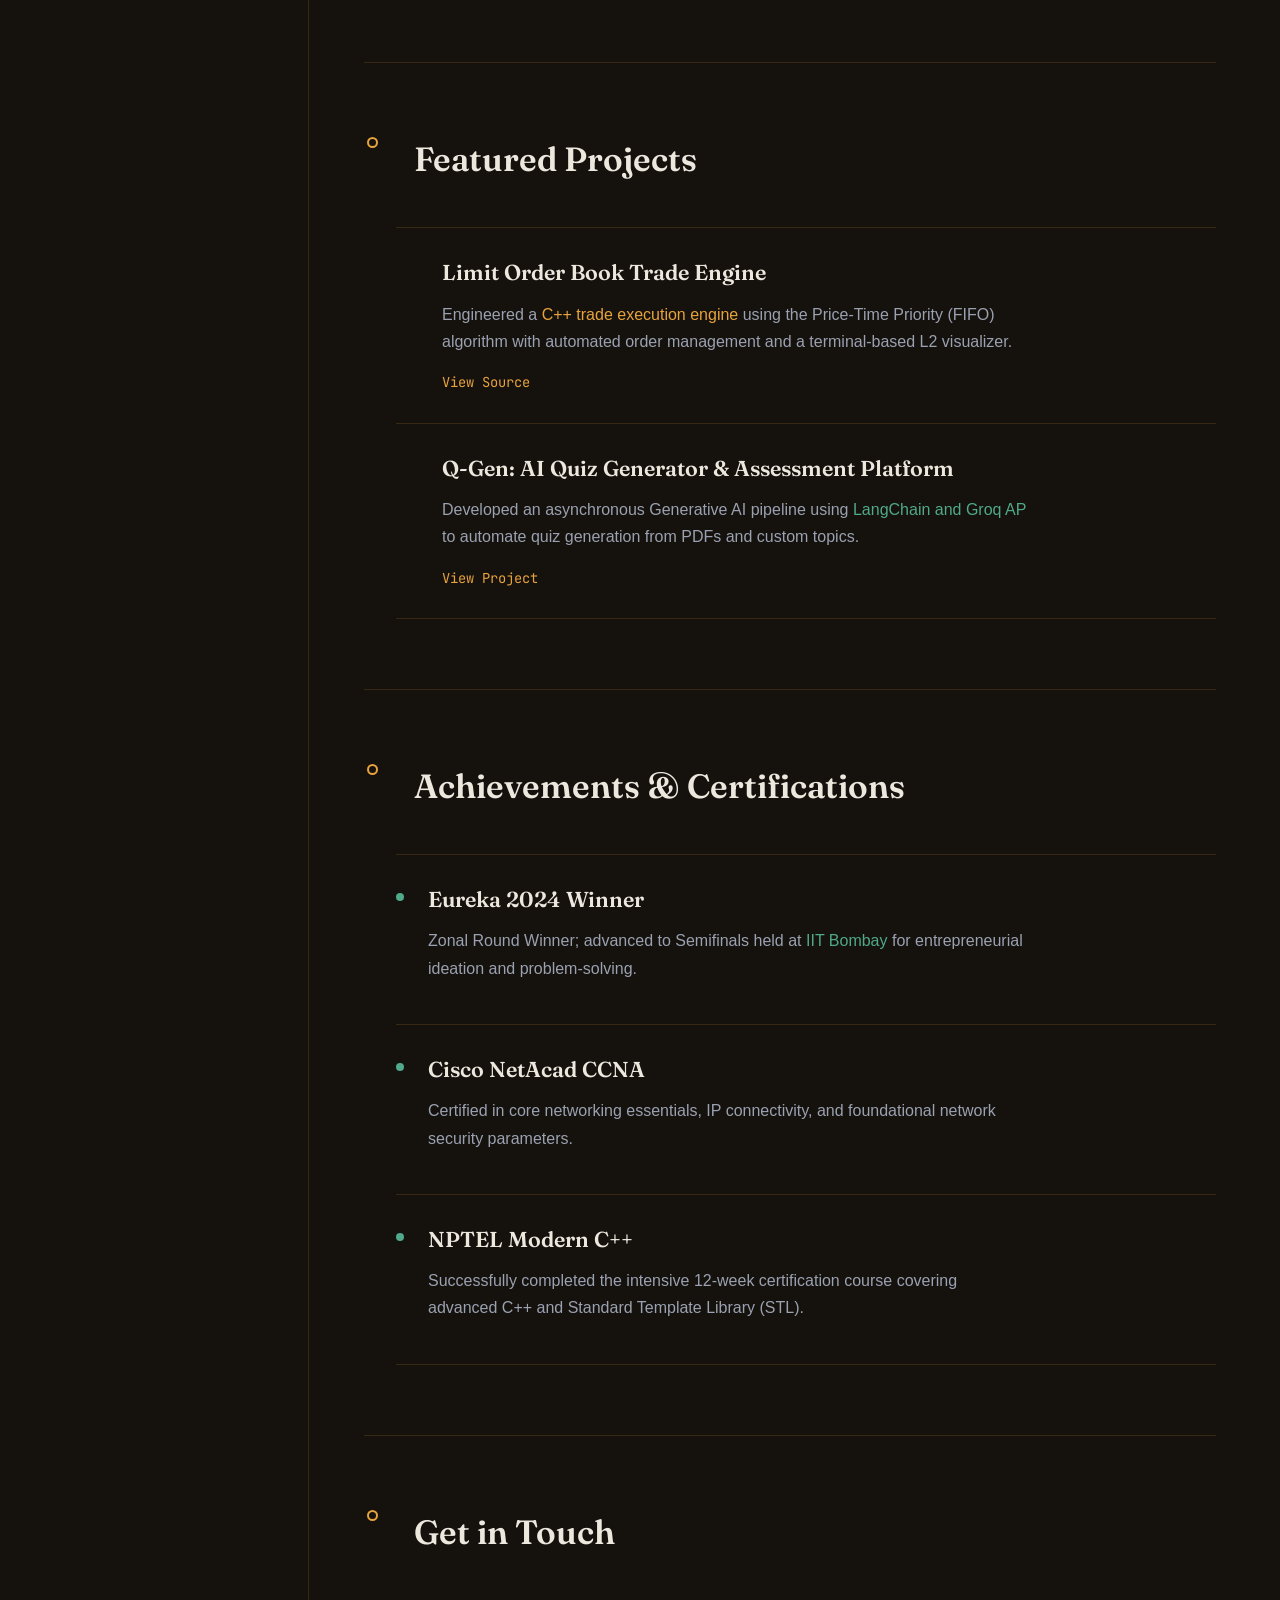
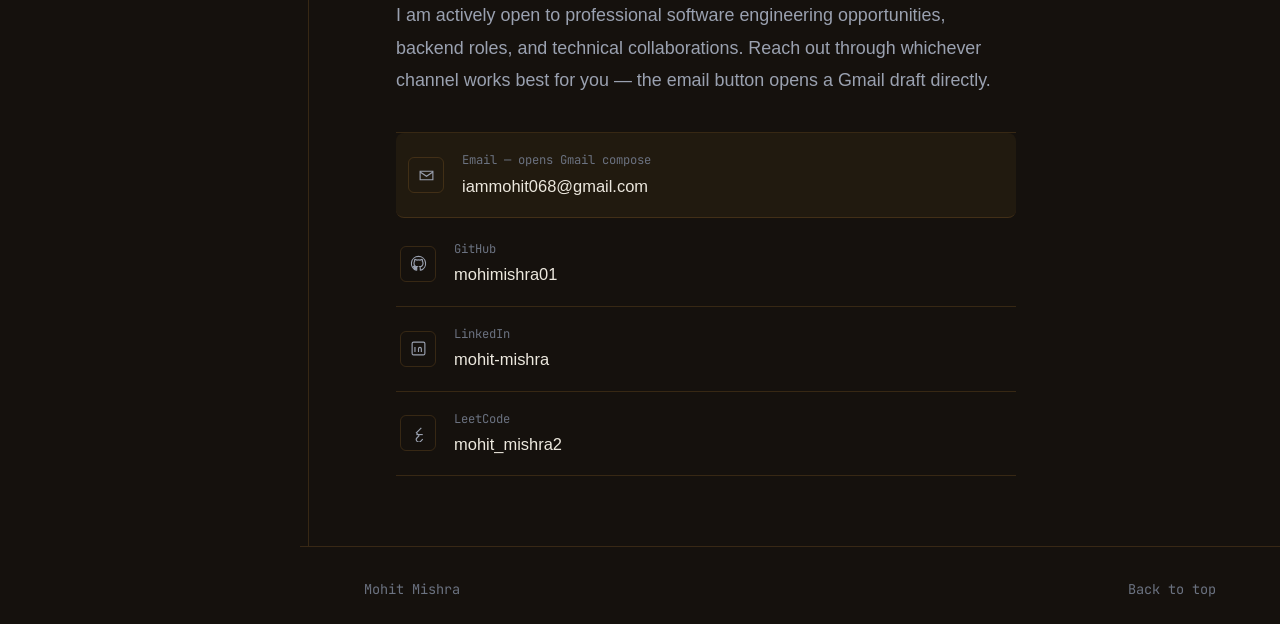
==== commit 3c06e38d: "resume and skills update" ====
--- a/index.html
+++ b/index.html
@@ -72,7 +72,7 @@
 
                     <div class="action-buttons">
                         <a href="#projects" class="btn-primary">View Projects</a>
-                        <a href="Resume_Mohit_mishra.pdf" download="C:\Users\mohit\OneDrive\Desktop\web_dev\chapter 1\Resume_Mohit_mishra.pdf" class="btn-secondary">Download Resume</a>
+                        <a href="Resume_mm.pdf" download="Resume_Mohit_mishra.pdf" class="btn-secondary">Download Resume</a>
                         <a href="#contact" class="btn-ghost">Contact Me</a>
                     </div>
 
@@ -120,12 +120,13 @@
                     <div class="skills-wrapper">
                         <span class="skill-tag">C++</span>
                         <span class="skill-tag">Python</span>
-                        <span class="skill-tag">SQL / MySQL / SQLite</span>
+                        <span class="skill-tag">SQL</span>
+                        <span class="skill-tag">MySQL / SQLite / PostgreSQL</span>
+                        <span class="skill-tag">FastAPI / Streamlit / SQLAlchemy</span>
                         <span class="skill-tag">Data Structures &amp; Algorithms</span>
                         <span class="skill-tag">Object-Oriented Programming</span>
-                        <span class="skill-tag">Generative AI APIs</span>
+                        <span class="skill-tag">LangChain / LangGraph</span>
                         <span class="skill-tag">HTML5 &amp; CSS3</span>
-                        <span class="skill-tag">Git &amp; GitHub</span>
                     </div>
                 </section>
 
@@ -148,17 +149,10 @@
                         <div class="ledger-row">
                             <span class="ledger-num"></span>
                             <div class="ledger-body">
-                                <h3>Quiz Generation App</h3>
-                                <p>Built a Python/SQLite system utilizing the <span class="highlight-teal">Gemini API</span> for automated MCQ generation alongside role-based access control.</p>
-                                <a href="https://github.com/mohimishra01/Quiz-Application" target="_blank" class="btn-link">View Source</a>
-                            </div>
-                        </div>
-                        <div class="ledger-row">
-                            <span class="ledger-num"></span>
-                            <div class="ledger-body">
-                                <h3>Aarogya Darpan</h3>
-                                <p>Developed a digital health monitoring and early warning system designed for tracking water-borne diseases (Smart India Hackathon 2025).</p>
-                                <a href="#" class="btn-link">Hackathon Project</a>
+                                <h3>Q-Gen: AI Quiz Generator & Assessment Platform</h3>
+                                <p>Developed an asynchronous Generative AI pipeline using <span class="highlight-teal">LangChain and Groq AP</span> to automate
+                                   quiz generation from PDFs and custom topics.</p>
+                                <a href="https://q-gen-frontend.onrender.com" target="_blank" class="btn-link">View Project</a>
                             </div>
                         </div>
                     </div>
